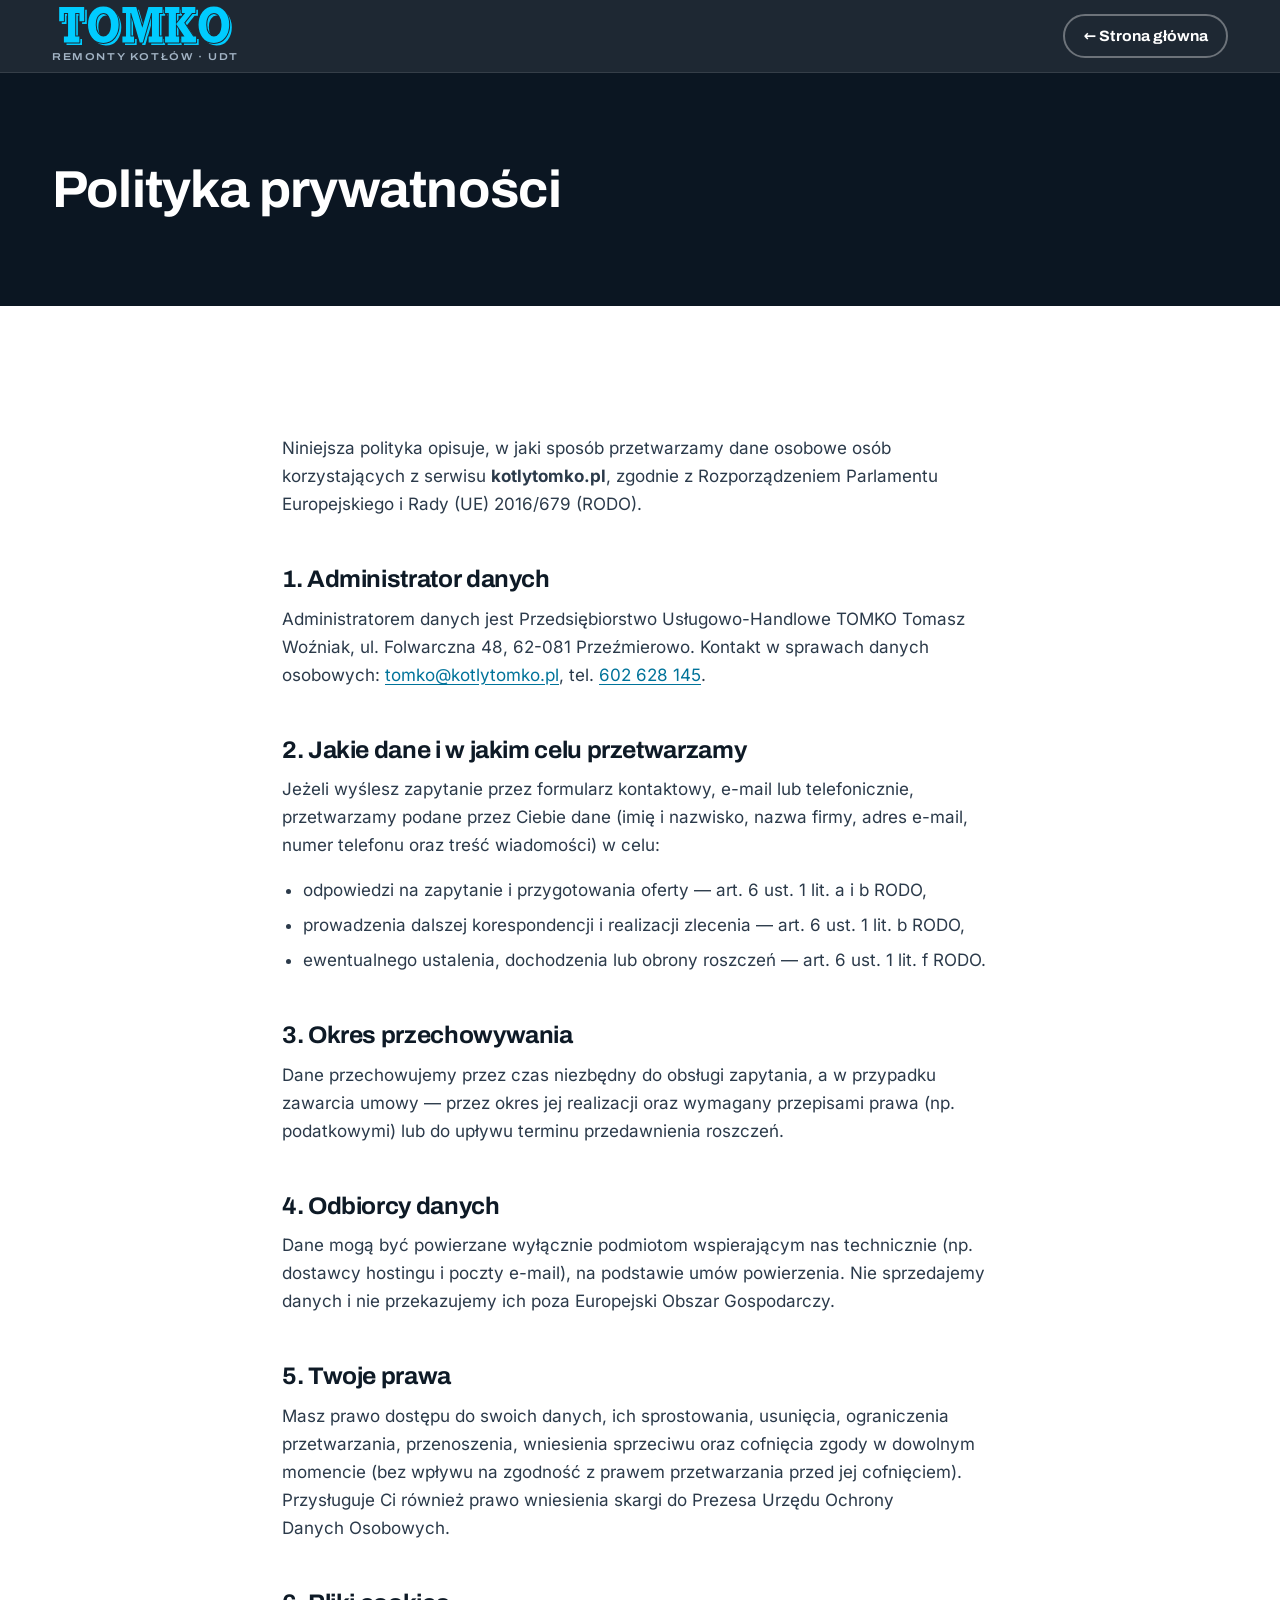
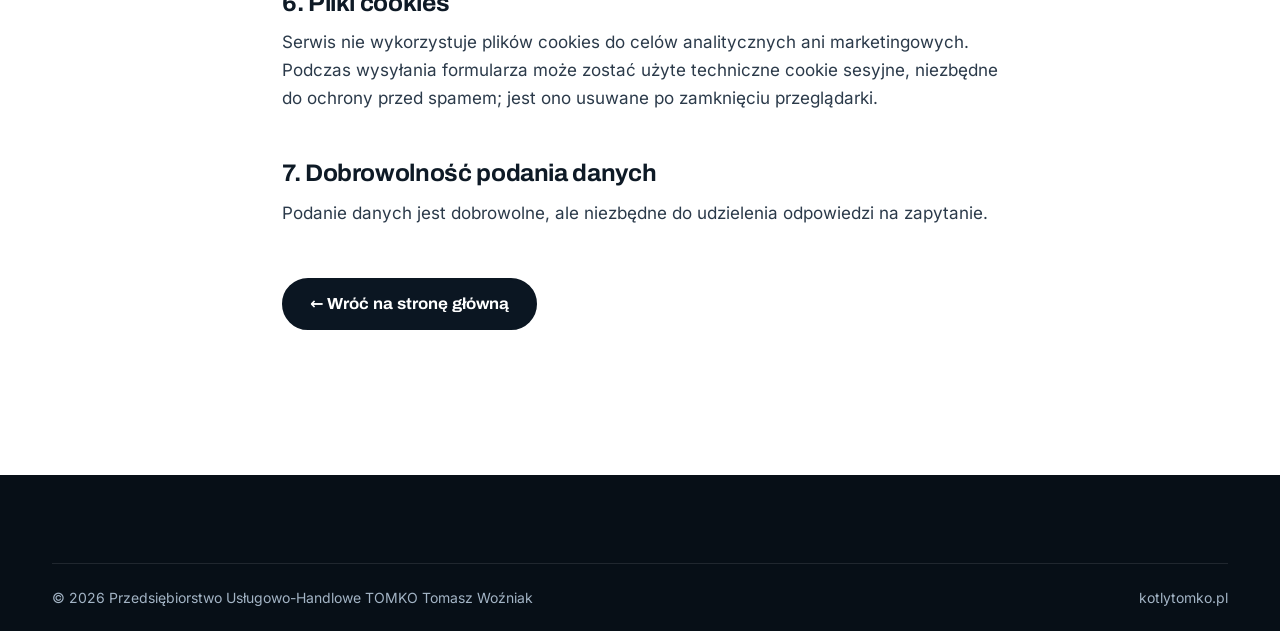
==== polityka-prywatnosci.html @ 40ea0c4f "Strona Kotły TOMKO — wersja testowa Co-Authored-By: Claude Opus 5.5 <noreply@anthropic.com>" ====
<!doctype html>
<html lang="pl">
<head>
  <meta charset="utf-8">
  <meta name="viewport" content="width=device-width, initial-scale=1">
  <title>Polityka prywatności | Kotły TOMKO</title>
  <meta name="description" content="Polityka prywatności serwisu kotlytomko.pl — Przedsiębiorstwo Usługowo-Handlowe TOMKO Tomasz Woźniak.">
  <meta name="robots" content="noindex, follow">
  <link rel="canonical" href="https://kotlytomko.pl/polityka-prywatnosci.html">
  <meta name="theme-color" content="#0b1622">
  <link rel="icon" href="favicon.svg" type="image/svg+xml">
  <link rel="apple-touch-icon" href="apple-touch-icon.png">
  <link rel="stylesheet" href="assets/css/style.css">
</head>
<body>
  <a class="skip-link" href="#main">Przejdź do treści</a>

  <header class="header" id="top">
    <div class="container">
      <a class="logo" href="index.html" aria-label="Kotły TOMKO — strona główna">
        <img src="assets/img/logo-tomko.svg" alt="TOMKO" width="333" height="77">
        <span class="logo__sub">Remonty kotłów · UDT</span>
      </a>
      <a class="btn btn--sm btn--ghost" href="index.html" style="margin-left:auto">← Strona główna</a>
    </div>
  </header>

  <main id="main">
    <section class="page-hero">
      <div class="container"><h1>Polityka prywatności</h1></div>
    </section>

    <section class="section">
      <div class="container prose">
        <p>Niniejsza polityka opisuje, w jaki sposób przetwarzamy dane osobowe osób korzystających z serwisu <strong>kotlytomko.pl</strong>, zgodnie z Rozporządzeniem Parlamentu Europejskiego i Rady (UE) 2016/679 (RODO).</p>

        <h2>1. Administrator danych</h2>
        <p>Administratorem danych jest Przedsiębiorstwo Usługowo-Handlowe TOMKO Tomasz Woźniak, ul. Folwarczna 48, 62-081 Przeźmierowo. Kontakt w sprawach danych osobowych: <a href="mailto:tomko@kotlytomko.pl">tomko@kotlytomko.pl</a>, tel. <a href="tel:+48602628145">602 628 145</a>.</p>

        <h2>2. Jakie dane i w jakim celu przetwarzamy</h2>
        <p>Jeżeli wyślesz zapytanie przez formularz kontaktowy, e-mail lub telefonicznie, przetwarzamy podane przez Ciebie dane (imię i nazwisko, nazwa firmy, adres e-mail, numer telefonu oraz treść wiadomości) w celu:</p>
        <ul>
          <li>odpowiedzi na zapytanie i przygotowania oferty — art. 6 ust. 1 lit. a i b RODO,</li>
          <li>prowadzenia dalszej korespondencji i realizacji zlecenia — art. 6 ust. 1 lit. b RODO,</li>
          <li>ewentualnego ustalenia, dochodzenia lub obrony roszczeń — art. 6 ust. 1 lit. f RODO.</li>
        </ul>

        <h2>3. Okres przechowywania</h2>
        <p>Dane przechowujemy przez czas niezbędny do obsługi zapytania, a w przypadku zawarcia umowy — przez okres jej realizacji oraz wymagany przepisami prawa (np. podatkowymi) lub do upływu terminu przedawnienia roszczeń.</p>

        <h2>4. Odbiorcy danych</h2>
        <p>Dane mogą być powierzane wyłącznie podmiotom wspierającym nas technicznie (np. dostawcy hostingu i poczty e-mail), na podstawie umów powierzenia. Nie sprzedajemy danych i nie przekazujemy ich poza Europejski Obszar Gospodarczy.</p>

        <h2>5. Twoje prawa</h2>
        <p>Masz prawo dostępu do swoich danych, ich sprostowania, usunięcia, ograniczenia przetwarzania, przenoszenia, wniesienia sprzeciwu oraz cofnięcia zgody w dowolnym momencie (bez wpływu na zgodność z prawem przetwarzania przed jej cofnięciem). Przysługuje Ci również prawo wniesienia skargi do Prezesa Urzędu Ochrony Danych Osobowych.</p>

        <h2>6. Pliki cookies</h2>
        <p>Serwis nie wykorzystuje plików cookies do celów analitycznych ani marketingowych. Podczas wysyłania formularza może zostać użyte techniczne cookie sesyjne, niezbędne do ochrony przed spamem; jest ono usuwane po zamknięciu przeglądarki.</p>

        <h2>7. Dobrowolność podania danych</h2>
        <p>Podanie danych jest dobrowolne, ale niezbędne do udzielenia odpowiedzi na zapytanie.</p>

        <p style="margin-top:3em"><a class="btn btn--dark" href="index.html">← Wróć na stronę główną</a></p>
      </div>
    </section>
  </main>

  <footer class="footer">
    <div class="container">
      <div class="footer__bottom">
        <span>© 2026 Przedsiębiorstwo Usługowo-Handlowe TOMKO Tomasz Woźniak</span>
        <a href="index.html">kotlytomko.pl</a>
      </div>
    </div>
  </footer>
</body>
</html>
---- assets/css/style.css ----
/* =========================================================
   Kotły TOMKO — arkusz stylów
   ========================================================= */

/* ---------- Fonty (hostowane lokalnie) ---------- */
@font-face {
  font-family: "Archivo";
  font-style: normal;
  font-weight: 500 800;
  font-stretch: 100% 125%;
  font-display: swap;
  src: url("../fonts/archivo-latin-ext.woff2") format("woff2");
  unicode-range: U+0100-02BA, U+02BD-02C5, U+02C7-02CC, U+02CE-02D7, U+02DD-02FF, U+0304, U+0308, U+0329, U+1D00-1DBF, U+1E00-1E9F, U+1EF2-1EFF, U+2020, U+20A0-20AB, U+20AD-20C4, U+2113, U+2C60-2C7F, U+A720-A7FF;
}
@font-face {
  font-family: "Archivo";
  font-style: normal;
  font-weight: 500 800;
  font-stretch: 100% 125%;
  font-display: swap;
  src: url("../fonts/archivo-latin.woff2") format("woff2");
  unicode-range: U+0000-00FF, U+0131, U+0152-0153, U+02BB-02BC, U+02C6, U+02DA, U+02DC, U+0304, U+0308, U+0329, U+2000-206F, U+20AC, U+2122, U+2191, U+2193, U+2212, U+2215, U+FEFF, U+FFFD;
}
@font-face {
  font-family: "Inter";
  font-style: normal;
  font-weight: 400 700;
  font-display: swap;
  src: url("../fonts/inter-latin-ext.woff2") format("woff2");
  unicode-range: U+0100-02BA, U+02BD-02C5, U+02C7-02CC, U+02CE-02D7, U+02DD-02FF, U+0304, U+0308, U+0329, U+1D00-1DBF, U+1E00-1E9F, U+1EF2-1EFF, U+2020, U+20A0-20AB, U+20AD-20C4, U+2113, U+2C60-2C7F, U+A720-A7FF;
}
@font-face {
  font-family: "Inter";
  font-style: normal;
  font-weight: 400 700;
  font-display: swap;
  src: url("../fonts/inter-latin.woff2") format("woff2");
  unicode-range: U+0000-00FF, U+0131, U+0152-0153, U+02BB-02BC, U+02C6, U+02DA, U+02DC, U+0304, U+0308, U+0329, U+2000-206F, U+20AC, U+2122, U+2191, U+2193, U+2212, U+2215, U+FEFF, U+FFFD;
}

/* ---------- Tokeny ---------- */
:root {
  --brand: #00ccff;          /* kolor z logo */
  --brand-strong: #00b3e6;
  --brand-ink: #00739a;      /* cyjan do tekstu na jasnym tle (AA) */
  --brand-soft: #e3f8ff;
  --spark: #ff8a1e;          /* akcent "iskra" — tylko dla awarii */

  --navy-950: #070f17;
  --navy-900: #0b1622;
  --navy-800: #112131;
  --navy-700: #1a2e42;
  --navy-600: #2a425a;

  --ink: #0e1a26;
  --text: #2b3a4a;
  --muted: #5b6b7d;
  --line: #e1e7ee;
  --bg: #ffffff;
  --bg-soft: #f3f6f9;

  --on-dark: #eaf1f7;
  --on-dark-muted: #a3b4c5;
  --line-dark: rgba(255, 255, 255, 0.1);

  --font-head: "Archivo", "Segoe UI", system-ui, sans-serif;
  --font-body: "Inter", "Segoe UI", system-ui, -apple-system, sans-serif;

  --radius-sm: 8px;
  --radius: 14px;
  --radius-lg: 22px;
  --shadow-sm: 0 1px 2px rgba(11, 22, 34, 0.06), 0 2px 8px rgba(11, 22, 34, 0.05);
  --shadow: 0 10px 30px -12px rgba(11, 22, 34, 0.25);
  --shadow-lg: 0 30px 60px -20px rgba(7, 15, 23, 0.45);

  --container: 1240px;
  --gutter: clamp(16px, 4vw, 32px);
  --section: clamp(72px, 10vw, 128px);
  --header-h: 72px;
  --ease: cubic-bezier(0.2, 0.7, 0.2, 1);
}

/* ---------- Reset / baza ---------- */
*, *::before, *::after { box-sizing: border-box; }
html {
  -webkit-text-size-adjust: 100%;
  scroll-behavior: smooth;
  scroll-padding-top: calc(var(--header-h) + 16px);
}
body {
  margin: 0;
  font-family: var(--font-body);
  font-size: 1.0625rem;
  line-height: 1.65;
  color: var(--text);
  background: var(--bg);
  -webkit-font-smoothing: antialiased;
  text-rendering: optimizeLegibility;
}
img, svg, video { display: block; max-width: 100%; }
img { height: auto; }
a { color: var(--brand-ink); text-underline-offset: 3px; }
a:hover { color: var(--ink); }
h1, h2, h3, h4 {
  font-family: var(--font-head);
  font-stretch: 102%;
  color: var(--ink);
  line-height: 1.1;
  letter-spacing: -0.015em;
  margin: 0 0 0.5em;
  text-wrap: balance;
}
p { margin: 0 0 1em; text-wrap: pretty; }
ul { margin: 0; padding: 0; }
button, input, select, textarea { font: inherit; color: inherit; }
:focus-visible { outline: 3px solid var(--brand); outline-offset: 3px; border-radius: 4px; }
::selection { background: var(--brand); color: var(--navy-950); }

.visually-hidden {
  position: absolute !important; width: 1px; height: 1px; padding: 0; margin: -1px;
  overflow: hidden; clip: rect(0 0 0 0); white-space: nowrap; border: 0;
}
.skip-link {
  position: absolute; left: 16px; top: -100px; z-index: 1000;
  background: var(--brand); color: var(--navy-950); padding: 12px 18px;
  border-radius: var(--radius-sm); font-weight: 600; text-decoration: none;
}
.skip-link:focus { top: 16px; }

.container { width: 100%; max-width: var(--container); margin-inline: auto; padding-inline: var(--gutter); }
.section { padding-block: var(--section); }
.section--soft { background: var(--bg-soft); }
.section--dark { background: var(--navy-900); color: var(--on-dark); }
.section--dark h2, .section--dark h3 { color: #fff; }

.icon { width: 1.25em; height: 1.25em; flex: none; fill: none; stroke: currentColor; stroke-width: 2; stroke-linecap: round; stroke-linejoin: round; }

/* ---------- Nagłówki sekcji ---------- */
.eyebrow {
  display: inline-flex; align-items: center; gap: 10px;
  font-family: var(--font-head); font-stretch: 115%;
  font-size: 0.8125rem; font-weight: 700; letter-spacing: 0.14em; text-transform: uppercase;
  color: var(--brand-ink); margin-bottom: 16px;
}
.eyebrow::before { content: ""; width: 28px; height: 2px; background: currentColor; }
.section--dark .eyebrow, .hero .eyebrow { color: var(--brand); }

.section-head { max-width: 760px; margin-bottom: clamp(40px, 6vw, 64px); }
.section-head--center { margin-inline: auto; text-align: center; }
.section-head--center .eyebrow::after { content: ""; width: 28px; height: 2px; background: currentColor; }
.section-head h2 { font-size: clamp(1.875rem, 3.8vw, 2.875rem); font-weight: 720; }
.section-head p:not(.eyebrow) { font-size: 1.125rem; color: var(--muted); margin: 0; }
.section--dark .section-head p:not(.eyebrow) { color: var(--on-dark-muted); }

/* ---------- Przyciski ---------- */
.btn {
  --btn-bg: var(--brand); --btn-fg: var(--navy-950); --btn-bd: var(--brand);
  display: inline-flex; align-items: center; justify-content: center; gap: 10px;
  min-height: 52px; padding: 0 26px;
  border: 2px solid var(--btn-bd); border-radius: 999px;
  background: var(--btn-bg); color: var(--btn-fg);
  font-family: var(--font-head); font-stretch: 105%; font-weight: 700; font-size: 1rem;
  text-decoration: none; cursor: pointer; white-space: nowrap;
  transition: transform .2s var(--ease), background-color .2s, border-color .2s, color .2s, box-shadow .2s;
}
.btn:hover { --btn-bg: #5fe0ff; --btn-bd: #5fe0ff; color: var(--navy-950); transform: translateY(-1px); box-shadow: 0 10px 24px -10px rgba(0, 204, 255, .7); }
.btn:active { transform: translateY(0); }
.btn .icon { width: 20px; height: 20px; }
.btn--ghost { --btn-bg: transparent; --btn-fg: #fff; --btn-bd: rgba(255,255,255,.35); }
.btn--ghost:hover { --btn-bg: rgba(255,255,255,.08); --btn-bd: #fff; color: #fff; box-shadow: none; }
.btn--dark { --btn-bg: var(--navy-900); --btn-fg: #fff; --btn-bd: var(--navy-900); }
.btn--dark:hover { --btn-bg: var(--navy-700); --btn-bd: var(--navy-700); color: #fff; box-shadow: var(--shadow); }
.btn--spark { --btn-bg: var(--spark); --btn-fg: var(--navy-950); --btn-bd: var(--spark); }
.btn--spark:hover { --btn-bg: #ffa24d; --btn-bd: #ffa24d; box-shadow: 0 10px 24px -10px rgba(255, 138, 30, .8); }
.btn--sm { min-height: 44px; padding: 0 18px; font-size: .9375rem; }
.btn--block { width: 100%; }

/* ---------- Pasek górny ---------- */
.topbar { background: var(--navy-950); color: var(--on-dark-muted); font-size: .875rem; }
.topbar .container { display: flex; align-items: center; justify-content: space-between; gap: 24px; min-height: 40px; }
.topbar a { color: var(--on-dark); text-decoration: none; display: inline-flex; align-items: center; gap: 8px; }
.topbar a:hover { color: var(--brand); }
.topbar__info, .topbar__contact { display: flex; align-items: center; gap: 24px; }
.topbar__info span { display: inline-flex; align-items: center; gap: 8px; }
.topbar .icon { width: 16px; height: 16px; color: var(--brand); }
.topbar__alert { color: var(--spark); font-weight: 600; }
.topbar__alert .icon { color: var(--spark); }

/* ---------- Header ---------- */
.header {
  position: sticky; top: 0; z-index: 100;
  background: rgba(11, 22, 34, 0.92);
  -webkit-backdrop-filter: saturate(160%) blur(14px);
  backdrop-filter: saturate(160%) blur(14px);
  border-bottom: 1px solid var(--line-dark);
  transition: box-shadow .3s;
}
.header.is-scrolled { box-shadow: 0 10px 30px -10px rgba(0,0,0,.5); }
.header .container { display: flex; align-items: center; gap: 32px; height: var(--header-h); }
.logo { display: inline-flex; flex-direction: column; gap: 3px; text-decoration: none; flex: none; }
.logo img { height: 40px; width: auto; }
.logo__sub { font-family: var(--font-head); font-stretch: 120%; font-size: .625rem; font-weight: 600; letter-spacing: .16em; text-transform: uppercase; color: var(--on-dark-muted); }

.nav { margin-left: auto; }
.nav__list { display: flex; align-items: center; gap: 4px; list-style: none; }
.nav__list a {
  position: relative; display: block; padding: 10px 14px;
  color: var(--on-dark); text-decoration: none; font-weight: 500; font-size: .9688rem; border-radius: 8px;
  transition: color .2s, background-color .2s;
}
.nav__list a:hover { color: #fff; background: rgba(255,255,255,.06); }
.nav__list a.is-active { color: var(--brand); }
.header__cta { flex: none; }
.nav-toggle {
  display: none; margin-left: auto; width: 48px; height: 48px; border-radius: 12px;
  border: 1px solid var(--line-dark); background: transparent; color: #fff; cursor: pointer;
  align-items: center; justify-content: center;
}
.nav-toggle .icon { width: 24px; height: 24px; }
.nav-toggle .icon-close { display: none; }
.nav-open .nav-toggle .icon-open { display: none; }
.nav-open .nav-toggle .icon-close { display: block; }
.nav__mobile-extra { display: none; }

/* ---------- Hero ---------- */
.hero {
  position: relative; overflow: hidden; isolation: isolate;
  background: radial-gradient(1200px 600px at 85% 10%, rgba(0, 204, 255, .14), transparent 60%),
              linear-gradient(180deg, var(--navy-900), var(--navy-950));
  color: var(--on-dark);
  padding-block: clamp(56px, 8vw, 104px) clamp(64px, 9vw, 120px);
}
.hero::before { /* delikatna siatka techniczna */
  content: ""; position: absolute; inset: 0; z-index: -1; opacity: .35;
  background-image: linear-gradient(rgba(255,255,255,.04) 1px, transparent 1px),
                    linear-gradient(90deg, rgba(255,255,255,.04) 1px, transparent 1px);
  background-size: 56px 56px;
  -webkit-mask-image: linear-gradient(90deg, #000 0%, transparent 70%);
  mask-image: linear-gradient(90deg, #000 0%, transparent 70%);
}
.hero__grid { display: grid; grid-template-columns: 1.08fr .92fr; gap: clamp(40px, 6vw, 80px); align-items: center; }
.hero h1 {
  color: #fff; font-size: clamp(2.25rem, 4.7vw, 3.875rem); font-weight: 780; font-stretch: 100%;
  line-height: 1.02; letter-spacing: -0.025em; margin-bottom: 24px;
}
.hero h1 em { font-style: normal; color: var(--brand); }
.hero__lead { font-size: clamp(1.0625rem, 1.5vw, 1.25rem); color: var(--on-dark-muted); max-width: 600px; margin-bottom: 36px; }
.hero__lead strong { color: var(--on-dark); font-weight: 600; }
.hero__actions { display: flex; flex-wrap: wrap; gap: 14px; margin-bottom: 44px; }
.hero__checks { display: grid; gap: 12px; list-style: none; }
.hero__checks li { display: flex; align-items: center; gap: 12px; color: var(--on-dark); font-weight: 500; }
.hero__checks .icon { color: var(--brand); width: 22px; height: 22px; }

.hero__media { position: relative; }
.hero__photo {
  position: relative; border-radius: var(--radius-lg); overflow: hidden;
  aspect-ratio: 4 / 5; box-shadow: var(--shadow-lg);
  border: 1px solid rgba(255,255,255,.08);
}
.hero__photo img { width: 100%; height: 100%; object-fit: cover; object-position: 50% 60%; }
.hero__photo::after { content: ""; position: absolute; inset: 0; background: linear-gradient(180deg, transparent 55%, rgba(7,15,23,.55)); }
.hero__badge {
  position: absolute; z-index: 2;
  display: flex; align-items: center; gap: 14px;
  background: rgba(255,255,255,.97); color: var(--ink);
  padding: 16px 20px; border-radius: var(--radius); box-shadow: var(--shadow-lg);
}
.hero__badge--year { left: -28px; bottom: 44px; }
.hero__badge--udt { right: -20px; top: 36px; padding: 14px 18px; }
.hero__badge strong { display: block; font-family: var(--font-head); font-stretch: 112%; font-size: 1.75rem; font-weight: 800; line-height: 1; color: var(--ink); }
.hero__badge span { display: block; font-size: .8125rem; color: var(--muted); line-height: 1.35; }
.hero__badge-icon {
  display: grid; place-items: center; width: 44px; height: 44px; border-radius: 12px;
  background: var(--brand-soft); color: var(--brand-ink);
}
.hero__badge--udt strong { font-size: 1rem; }

/* ---------- Pasek z liczbami ---------- */
.stats { background: var(--navy-950); color: var(--on-dark); border-top: 1px solid var(--line-dark); }
.stats__grid { display: grid; grid-template-columns: repeat(4, 1fr); }
.stat { padding: 32px 28px; border-left: 1px solid var(--line-dark); }
.stat:first-child { border-left: 0; padding-left: 0; }
.stat__value { font-family: var(--font-head); font-stretch: 115%; font-weight: 800; font-size: clamp(1.75rem, 3vw, 2.375rem); color: #fff; line-height: 1; margin-bottom: 8px; }
.stat__value span { color: var(--brand); }
.stat__label { font-size: .9375rem; color: var(--on-dark-muted); line-height: 1.4; }

/* ---------- Usługi ---------- */
.services { display: grid; grid-template-columns: repeat(12, 1fr); gap: 20px; }
.service-feature {
  grid-column: span 7; position: relative; overflow: hidden; border-radius: var(--radius-lg);
  min-height: 460px; display: flex; align-items: flex-end; color: #fff; isolation: isolate;
  background: var(--navy-900);
}
.service-feature img { position: absolute; inset: 0; width: 100%; height: 100%; object-fit: cover; z-index: -2; transition: transform .8s var(--ease); }
.service-feature:hover img { transform: scale(1.04); }
.service-feature::before { content: ""; position: absolute; inset: 0; z-index: -1; background: linear-gradient(180deg, rgba(7,15,23,.25) 0%, rgba(7,15,23,.8) 45%, rgba(7,15,23,.96) 100%); }
.service-feature__body { padding: clamp(24px, 3.5vw, 40px); max-width: 620px; }
.service-feature h3 { color: #fff; font-size: clamp(1.5rem, 2.6vw, 2.125rem); }
.service-feature p { color: #d3dde7; margin-bottom: 20px; }
.tag {
  display: inline-flex; align-items: center; gap: 8px; margin-bottom: 14px;
  padding: 6px 12px; border-radius: 999px; background: var(--brand); color: var(--navy-950);
  font-size: .75rem; font-weight: 700; letter-spacing: .08em; text-transform: uppercase;
}
.service-feature ul { list-style: none; display: flex; flex-wrap: wrap; gap: 8px; }
.service-feature li { padding: 6px 12px; border-radius: 999px; background: rgba(255,255,255,.1); border: 1px solid rgba(255,255,255,.18); font-size: .875rem; }

.service-side { grid-column: span 5; display: grid; gap: 20px; }
.card {
  position: relative; background: #fff; border: 1px solid var(--line); border-radius: var(--radius);
  padding: 28px; transition: transform .25s var(--ease), box-shadow .25s, border-color .25s;
}
.card:hover { transform: translateY(-3px); box-shadow: var(--shadow); border-color: transparent; }
.card h3 { font-size: 1.25rem; margin-bottom: 8px; }
.card p { color: var(--muted); margin: 0; font-size: 1rem; }
.card__icon {
  display: grid; place-items: center; width: 52px; height: 52px; border-radius: 14px; margin-bottom: 20px;
  background: var(--brand-soft); color: var(--brand-ink);
}
.card__icon .icon { width: 26px; height: 26px; }
.card--highlight { background: var(--navy-900); border-color: var(--navy-900); }
.card--highlight h3 { color: #fff; }
.card--highlight p { color: var(--on-dark-muted); }
.card--highlight .card__icon { background: rgba(0,204,255,.14); color: var(--brand); }
.card--alert .card__icon { background: #fff1e4; color: #c2560a; }
.services__grid { grid-column: 1 / -1; display: grid; grid-template-columns: repeat(4, 1fr); gap: 20px; }

/* ---------- Urządzenia ---------- */
.devices { display: grid; grid-template-columns: repeat(4, 1fr); gap: 20px; }
.device {
  position: relative; overflow: hidden; border-radius: var(--radius); aspect-ratio: 3 / 4;
  background: var(--navy-800); isolation: isolate; color: #fff;
  display: flex; flex-direction: column; justify-content: flex-end;
}
.device img { position: absolute; inset: 0; width: 100%; height: 100%; object-fit: cover; z-index: -2; transition: transform .8s var(--ease); }
.device::before { content: ""; position: absolute; inset: 0; z-index: -1; background: linear-gradient(180deg, rgba(7,15,23,0) 35%, rgba(7,15,23,.9) 100%); }
.device:hover img { transform: scale(1.05); }
.device__body { padding: 22px; }
.device__num { font-family: var(--font-head); font-stretch: 120%; font-size: .75rem; font-weight: 700; letter-spacing: .14em; color: var(--brand); margin-bottom: 8px; }
.device h3 { color: #fff; font-size: 1.25rem; margin: 0 0 4px; }
.device p { color: #c3cfdb; font-size: .9375rem; line-height: 1.45; margin: 0; }
.device--note {
  aspect-ratio: auto; background: linear-gradient(140deg, var(--brand) 0%, #00a6d6 100%); color: var(--navy-950);
  padding: 28px; justify-content: space-between; gap: 24px;
}
.device--note::before { display: none; }
.device--note h3 { color: var(--navy-950); font-size: 1.5rem; }
.device--note p { color: rgba(7,15,23,.8); font-size: 1rem; }
.device--note .btn { align-self: flex-start; }

/* ---------- Dlaczego my ---------- */
.why { display: grid; grid-template-columns: .9fr 1.1fr; gap: clamp(40px, 6vw, 88px); align-items: center; }
.why__media { position: relative; }
.why__media img { border-radius: var(--radius-lg); width: 100%; aspect-ratio: 4 / 5; object-fit: cover; box-shadow: var(--shadow-lg); }
.why__quote {
  position: absolute; right: -24px; bottom: 32px; max-width: 290px;
  background: var(--brand); color: var(--navy-950); border-radius: var(--radius); padding: 22px 24px;
  box-shadow: var(--shadow-lg); font-family: var(--font-head); font-stretch: 105%; font-weight: 700; font-size: 1.0625rem; line-height: 1.35;
}
.why__list { display: grid; grid-template-columns: 1fr 1fr; gap: 32px 36px; list-style: none; margin-top: 8px; }
.why__item { display: grid; grid-template-columns: auto 1fr; gap: 16px; align-items: start; }
.why__item .card__icon { margin: 0; width: 48px; height: 48px; background: rgba(0,204,255,.12); color: var(--brand); }
.why__item h3 { font-size: 1.125rem; margin: 4px 0 6px; }
.why__item p { color: var(--on-dark-muted); font-size: .9688rem; margin: 0; }

/* ---------- Proces ---------- */
.steps { display: grid; grid-template-columns: repeat(5, 1fr); gap: 20px; list-style: none; counter-reset: step; position: relative; }
.steps::before {
  content: ""; position: absolute; top: 27px; left: 28px; right: 28px; height: 2px;
  background: repeating-linear-gradient(90deg, var(--brand) 0 8px, transparent 8px 16px); opacity: .6;
}
.step { position: relative; counter-increment: step; }
.step__num {
  position: relative; display: grid; place-items: center; width: 56px; height: 56px; margin-bottom: 22px;
  border-radius: 50%; background: #fff; border: 2px solid var(--brand); color: var(--ink);
  font-family: var(--font-head); font-stretch: 115%; font-weight: 800; font-size: 1.125rem;
  box-shadow: 0 0 0 8px var(--bg-soft);
}
.step__num::before { content: counter(step, decimal-leading-zero); }
.step h3 { font-size: 1.1875rem; margin-bottom: 8px; }
.step p { color: var(--muted); font-size: .9688rem; margin: 0; }
.steps-note {
  margin-top: 48px; display: flex; flex-wrap: wrap; align-items: center; justify-content: space-between; gap: 20px;
  padding: 24px 28px; border-radius: var(--radius); background: #fff; border: 1px solid var(--line);
}
.steps-note p { margin: 0; color: var(--text); font-weight: 500; }
.steps-note strong { color: var(--ink); }

/* ---------- Realizacje (galeria) ---------- */
.gallery { columns: 3 300px; column-gap: 16px; }
.gallery__item {
  position: relative; display: block; margin: 0 0 16px; break-inside: avoid;
  border-radius: var(--radius); overflow: hidden; background: var(--navy-800); cursor: zoom-in;
}
.gallery__item img { width: 100%; transition: transform .6s var(--ease), opacity .3s; }
.gallery__item:hover img { transform: scale(1.04); }
.gallery__item figcaption {
  position: absolute; left: 0; right: 0; bottom: 0; padding: 40px 16px 14px;
  background: linear-gradient(180deg, transparent, rgba(7,15,23,.85));
  color: #fff; font-size: .875rem; font-weight: 500; line-height: 1.35;
  opacity: 0; transform: translateY(6px); transition: opacity .3s, transform .3s var(--ease);
}
.gallery__item:hover figcaption, .gallery__item:focus-visible figcaption { opacity: 1; transform: none; }
.gallery__item[hidden] { display: none; }
.gallery__more { display: flex; justify-content: center; margin-top: 32px; }

.lightbox {
  width: 100vw; height: 100dvh; max-width: none; max-height: none; margin: 0; padding: 0; border: 0;
  background: rgba(5, 10, 16, .96); color: #fff;
}
.lightbox[open] { display: grid; grid-template-rows: 1fr auto; }
.lightbox::backdrop { background: rgba(5, 10, 16, .9); }
.lightbox__stage { display: grid; place-items: center; padding: 64px 72px 8px; min-height: 0; }
.lightbox__stage img { max-width: 100%; max-height: calc(100dvh - 140px); object-fit: contain; border-radius: 8px; }
.lightbox__caption { text-align: center; padding: 12px 16px 24px; color: var(--on-dark-muted); font-size: .9375rem; }
.lightbox__btn {
  position: absolute; display: grid; place-items: center; width: 52px; height: 52px; border-radius: 50%;
  background: rgba(255,255,255,.08); border: 1px solid rgba(255,255,255,.16); color: #fff; cursor: pointer;
  transition: background-color .2s;
}
.lightbox__btn:hover { background: rgba(255,255,255,.18); }
.lightbox__btn .icon { width: 24px; height: 24px; }
.lightbox__close { top: 16px; right: 16px; }
.lightbox__prev { left: 16px; top: 50%; transform: translateY(-50%); }
.lightbox__next { right: 16px; top: 50%; transform: translateY(-50%); }

/* ---------- Branże ---------- */
.industries { display: grid; grid-template-columns: repeat(3, 1fr); gap: 20px; }
.industry { display: flex; gap: 18px; align-items: flex-start; }
.industry .card__icon { margin: 0; }
.industry h3 { font-size: 1.125rem; margin: 2px 0 6px; }
.industries-note { margin-top: 28px; text-align: center; color: var(--muted); }

/* ---------- O firmie ---------- */
.about { display: grid; grid-template-columns: 1.05fr .95fr; gap: clamp(40px, 6vw, 88px); align-items: center; }
.about__text h2 { font-size: clamp(1.875rem, 3.8vw, 2.875rem); }
.about__text .lead { font-size: 1.1875rem; color: var(--ink); }
.about__list { list-style: none; display: grid; gap: 12px; margin: 24px 0 32px; }
.about__list li { display: flex; gap: 12px; align-items: flex-start; }
.about__list .icon { color: var(--brand-ink); margin-top: 3px; }
.timeline { display: grid; grid-template-columns: 1fr 1fr; gap: 16px; }
.timeline__item { padding: 20px 22px; border-radius: var(--radius); background: var(--bg-soft); border-left: 3px solid var(--brand); }
.timeline__year { font-family: var(--font-head); font-stretch: 115%; font-weight: 800; font-size: 1.5rem; color: var(--ink); line-height: 1; margin-bottom: 6px; }
.timeline__item p { margin: 0; font-size: .9688rem; color: var(--muted); }
.about__media { display: grid; grid-template-columns: 1fr 1fr; gap: 16px; }
.about__media img { border-radius: var(--radius-lg); width: 100%; height: 100%; object-fit: cover; }
.about__media img:first-child { grid-row: span 2; aspect-ratio: 3 / 4.4; }
.about__media img:nth-child(2) { aspect-ratio: 1; }
.about__sign { margin-top: 28px; display: flex; align-items: center; gap: 14px; }
.about__sign strong { display: block; color: var(--ink); font-family: var(--font-head); font-stretch: 108%; }
.about__sign span { color: var(--muted); font-size: .9375rem; }
.avatar {
  display: grid; place-items: center; width: 52px; height: 52px; border-radius: 50%;
  background: var(--navy-900); color: var(--brand); font-family: var(--font-head); font-weight: 800; font-stretch: 110%;
}

/* ---------- FAQ ---------- */
.faq { max-width: 880px; margin-inline: auto; display: grid; gap: 12px; }
.faq details { background: #fff; border: 1px solid var(--line); border-radius: var(--radius); transition: box-shadow .2s, border-color .2s; }
.faq details[open] { box-shadow: var(--shadow-sm); border-color: #cfd9e3; }
.faq summary {
  list-style: none; cursor: pointer; display: flex; align-items: center; justify-content: space-between; gap: 16px;
  padding: 20px 24px; font-family: var(--font-head); font-stretch: 105%; font-weight: 700; font-size: 1.0625rem; color: var(--ink);
}
.faq summary::-webkit-details-marker { display: none; }
.faq summary .icon { color: var(--brand-ink); transition: transform .25s var(--ease); }
.faq details[open] summary .icon { transform: rotate(45deg); }
.faq details p { padding: 0 24px 22px; margin: 0; color: var(--muted); }

/* ---------- CTA awaria ---------- */
.cta-band {
  position: relative; overflow: hidden; isolation: isolate;
  background: var(--navy-950); color: #fff; padding-block: clamp(56px, 8vw, 96px);
}
.cta-band__bg { position: absolute; inset: 0; z-index: -2; width: 100%; height: 100%; object-fit: cover; opacity: .55; }
.cta-band .eyebrow { color: var(--spark); }
.cta-band::before { content: ""; position: absolute; inset: 0; z-index: -1; background: linear-gradient(90deg, rgba(7,15,23,.96) 30%, rgba(7,15,23,.55)); }
.cta-band__inner { display: flex; flex-wrap: wrap; align-items: center; justify-content: space-between; gap: 32px; }
.cta-band h2 { color: #fff; font-size: clamp(1.75rem, 3.6vw, 2.75rem); margin-bottom: 10px; }
.cta-band p { color: var(--on-dark-muted); font-size: 1.125rem; margin: 0; max-width: 560px; }
.cta-band__actions { display: flex; flex-wrap: wrap; gap: 14px; }
.pulse { position: relative; display: inline-block; width: 10px; height: 10px; border-radius: 50%; background: var(--spark); }
.pulse::after { content: ""; position: absolute; inset: 0; border-radius: 50%; background: var(--spark); animation: pulse 1.8s ease-out infinite; }
@keyframes pulse { to { transform: scale(3); opacity: 0; } }

/* ---------- Kontakt ---------- */
.contact { display: grid; grid-template-columns: .85fr 1.15fr; gap: clamp(24px, 4vw, 48px); align-items: start; }
.contact-card {
  background: var(--navy-900); color: var(--on-dark); border-radius: var(--radius-lg); padding: clamp(28px, 4vw, 44px);
  position: sticky; top: calc(var(--header-h) + 24px);
}
.contact-card h3 { color: #fff; font-size: 1.5rem; margin-bottom: 6px; }
.contact-card > p { color: var(--on-dark-muted); margin-bottom: 28px; }
.contact-list { list-style: none; display: grid; gap: 4px; }
.contact-list li { display: flex; gap: 16px; align-items: flex-start; padding: 16px 0; border-top: 1px solid var(--line-dark); }
.contact-list li:first-child { border-top: 0; }
.contact-list .card__icon { margin: 0; width: 44px; height: 44px; border-radius: 12px; background: rgba(0,204,255,.12); color: var(--brand); }
.contact-list .card__icon .icon { width: 22px; height: 22px; }
.contact-list small { display: block; color: var(--on-dark-muted); font-size: .8125rem; margin-bottom: 2px; }
.contact-list a, .contact-list address { color: #fff; font-style: normal; font-weight: 600; text-decoration: none; overflow-wrap: anywhere; }
.contact-list a:hover { color: var(--brand); }
.contact-list .big { font-family: var(--font-head); font-stretch: 110%; font-size: 1.5rem; font-weight: 800; letter-spacing: .01em; }
.contact-card .btn { margin-top: 24px; }

.form { background: #fff; border: 1px solid var(--line); border-radius: var(--radius-lg); padding: clamp(24px, 4vw, 44px); box-shadow: var(--shadow-sm); }
.form h3 { font-size: 1.5rem; margin-bottom: 6px; }
.form > p { color: var(--muted); margin-bottom: 28px; }
.form__grid { display: grid; grid-template-columns: 1fr 1fr; gap: 18px 20px; }
.field { display: grid; gap: 8px; }
.field--full { grid-column: 1 / -1; }
.field label { font-weight: 600; font-size: .9375rem; color: var(--ink); }
.field label .req { color: #c2410c; }
.field label .opt { color: var(--muted); font-weight: 400; }
.field input, .field select, .field textarea {
  width: 100%; min-height: 52px; padding: 12px 16px; border-radius: 10px;
  border: 1.5px solid #cdd6e0; background: #fbfcfd; color: var(--ink);
  transition: border-color .2s, box-shadow .2s, background-color .2s;
}
.field textarea { min-height: 140px; resize: vertical; }
.field select {
  appearance: none; -webkit-appearance: none; padding-right: 44px; cursor: pointer;
  background-image: url("data:image/svg+xml,%3Csvg xmlns='http://www.w3.org/2000/svg' viewBox='0 0 24 24' fill='none' stroke='%235b6b7d' stroke-width='2' stroke-linecap='round' stroke-linejoin='round'%3E%3Cpath d='m6 9 6 6 6-6'/%3E%3C/svg%3E");
  background-repeat: no-repeat; background-position: right 14px center; background-size: 20px;
}
.field input:hover, .field select:hover, .field textarea:hover { border-color: #a9b7c6; }
.field input:focus, .field select:focus, .field textarea:focus { outline: none; border-color: var(--brand-ink); background: #fff; box-shadow: 0 0 0 4px rgba(0, 204, 255, .2); }
.field input[aria-invalid="true"], .field textarea[aria-invalid="true"] { border-color: #dc2626; }
.field__error { color: #b91c1c; font-size: .875rem; min-height: 0; }
.field__error:empty { display: none; }
.check { display: flex; gap: 12px; align-items: flex-start; font-size: .875rem; color: var(--muted); line-height: 1.5; }
.check input { width: 20px; height: 20px; min-height: 0; margin-top: 2px; accent-color: var(--brand-ink); flex: none; }
.form__footer { display: flex; flex-wrap: wrap; align-items: center; justify-content: space-between; gap: 16px; margin-top: 8px; }
.form__footer small { color: var(--muted); }
.hp { position: absolute; left: -9999px; width: 1px; height: 1px; overflow: hidden; }
.form-status { display: none; margin-top: 20px; padding: 16px 18px; border-radius: 10px; font-weight: 500; }
.form-status.is-success { display: flex; gap: 12px; background: #ecfdf5; color: #065f46; border: 1px solid #a7f3d0; }
.form-status.is-error { display: flex; gap: 12px; background: #fef2f2; color: #991b1b; border: 1px solid #fecaca; }
.btn[aria-busy="true"] { opacity: .7; pointer-events: none; }

/* ---------- Stopka ---------- */
.footer { background: var(--navy-950); color: var(--on-dark-muted); padding-top: clamp(56px, 8vw, 88px); font-size: .9688rem; }
.footer__grid { display: grid; grid-template-columns: 1.4fr 1fr 1fr 1.2fr; gap: 40px; padding-bottom: 48px; }
.footer h4 { color: #fff; font-size: .8125rem; letter-spacing: .14em; text-transform: uppercase; font-stretch: 115%; margin-bottom: 18px; }
.footer ul { list-style: none; display: grid; gap: 10px; }
.footer a { color: var(--on-dark-muted); text-decoration: none; }
.footer a:hover { color: var(--brand); }
.footer__brand img { height: 32px; width: auto; margin-bottom: 18px; }
.footer__brand p { max-width: 340px; }
.footer address { font-style: normal; }
.footer__bottom { border-top: 1px solid var(--line-dark); padding-block: 22px; display: flex; flex-wrap: wrap; justify-content: space-between; gap: 12px; font-size: .875rem; }

/* ---------- Mobilny pasek akcji ---------- */
.mobile-bar { display: none; }

/* ---------- Animacje wejścia ---------- */
.reveal { opacity: 0; transform: translateY(24px); transition: opacity .8s var(--ease), transform .8s var(--ease); }
.reveal.is-visible { opacity: 1; transform: none; }
.no-js .reveal { opacity: 1; transform: none; }

/* ---------- Podstrona (polityka prywatności) ---------- */
.page-hero { background: var(--navy-900); color: var(--on-dark); padding-block: clamp(48px, 7vw, 88px); }
.page-hero h1 { color: #fff; font-size: clamp(2rem, 4.5vw, 3.25rem); margin: 0; }
.prose { max-width: 780px; }
.prose h2 { font-size: 1.5rem; margin-top: 2em; }
.prose ul { padding-left: 1.25em; margin-bottom: 1em; }
.prose li { margin-bottom: .4em; }

/* =========================================================
   Responsywność
   ========================================================= */
@media (max-width: 1180px) {
  .nav__list a { padding: 10px 10px; font-size: .9375rem; }
  .header .container { gap: 20px; }
  .services__grid { grid-template-columns: repeat(2, 1fr); }
  .devices { grid-template-columns: repeat(3, 1fr); }
}

@media (max-width: 1024px) {
  :root { --header-h: 68px; }
  .topbar__info { display: none; }
  .topbar .container { justify-content: center; }
  /* backdrop-filter tworzy kontener dla position:fixed — panel menu musi liczyć się od okna */
  .header { background: var(--navy-900); -webkit-backdrop-filter: none; backdrop-filter: none; }
  .nav-toggle { display: inline-flex; }
  .header__cta { display: none; }
  .nav {
    position: fixed; inset: var(--header-h) 0 0 0; z-index: 99;
    background: var(--navy-950); padding: 24px var(--gutter) 40px; overflow-y: auto;
    opacity: 0; visibility: hidden; transform: translateY(-8px);
    transition: opacity .25s, transform .25s var(--ease), visibility .25s;
  }
  .nav-open .nav { opacity: 1; visibility: visible; transform: none; }
  .nav-open { overflow: hidden; }
  .nav__list { flex-direction: column; align-items: stretch; gap: 0; }
  .nav__list a { padding: 18px 4px; font-size: 1.25rem; font-family: var(--font-head); font-stretch: 108%; font-weight: 700; border-bottom: 1px solid var(--line-dark); border-radius: 0; }
  .nav__mobile-extra { display: grid; gap: 12px; margin-top: 28px; }
  .nav__mobile-extra p { color: var(--on-dark-muted); font-size: .9375rem; margin: 8px 0 0; text-align: center; }

  .hero__grid { grid-template-columns: 1fr; }
  .hero__media { max-width: 560px; }
  .hero__badge--year { left: 16px; }
  .hero__badge--udt { right: 16px; }
  .stats__grid { grid-template-columns: repeat(2, 1fr); }
  .stat { padding: 24px 20px; }
  .stat:nth-child(odd) { border-left: 0; padding-left: 0; }
  .stat:nth-child(n+3) { border-top: 1px solid var(--line-dark); }
  .service-feature, .service-side { grid-column: 1 / -1; }
  .service-side { grid-template-columns: 1fr 1fr; }
  .why, .about, .contact { grid-template-columns: 1fr; }
  .why__media { max-width: 560px; }
  .why__quote { right: 16px; }
  .steps { grid-template-columns: 1fr; gap: 0; }
  .steps::before { top: 28px; bottom: 28px; left: 27px; right: auto; width: 2px; height: auto;
    background: repeating-linear-gradient(180deg, var(--brand) 0 8px, transparent 8px 16px); }
  .step { display: grid; grid-template-columns: 56px 1fr; column-gap: 20px; padding-bottom: 28px; }
  .step__num { grid-row: span 2; margin: 0; }
  .step h3 { margin-top: 14px; }
  .industries { grid-template-columns: repeat(2, 1fr); }
  .contact-card { position: static; }
  .footer__grid { grid-template-columns: 1fr 1fr; }
}

@media (max-width: 720px) {
  body { font-size: 1rem; padding-bottom: 76px; }
  .topbar { display: none; }
  .logo img { height: 28px; }
  .hero { padding-top: 40px; }
  .hero__actions .btn { flex: 1 1 100%; }
  .hero__badge { padding: 12px 14px; gap: 10px; }
  .hero__badge strong { font-size: 1.375rem; }
  .hero__badge--udt { top: 16px; right: 12px; }
  .hero__badge--year { left: 12px; bottom: 20px; }
  .hero__badge-icon { width: 36px; height: 36px; }
  .services__grid, .service-side { grid-template-columns: 1fr; }
  .service-feature { min-height: 420px; }
  .devices { grid-template-columns: repeat(2, 1fr); gap: 12px; }
  .device__body { padding: 14px; }
  .device h3 { font-size: 1.0625rem; }
  .device p { display: none; }
  .device--note { grid-column: 1 / -1; padding: 24px; }
  .device--note p { display: block; }
  .why__list { grid-template-columns: 1fr; gap: 24px; }
  .why__quote { position: relative; right: auto; bottom: auto; margin: -40px 16px 0; max-width: none; }
  .gallery { columns: 2; column-gap: 10px; }
  .gallery__item { margin-bottom: 10px; border-radius: 10px; }
  .gallery__item figcaption { display: none; }
  .industries { grid-template-columns: 1fr; }
  .timeline { grid-template-columns: 1fr; }
  .form__grid { grid-template-columns: 1fr; }
  .cta-band__actions .btn { flex: 1 1 100%; }
  .footer__grid { grid-template-columns: 1fr; gap: 32px; }
  .lightbox__stage { padding: 64px 8px 8px; }
  .lightbox__prev, .lightbox__next { top: auto; bottom: 16px; transform: none; }
  .lightbox__caption { padding-bottom: 84px; }

  .mobile-bar {
    position: fixed; left: 0; right: 0; bottom: 0; z-index: 90;
    display: grid; grid-template-columns: 1fr 1fr; gap: 10px;
    padding: 10px 12px calc(10px + env(safe-area-inset-bottom));
    background: rgba(7, 15, 23, .94); -webkit-backdrop-filter: blur(12px); backdrop-filter: blur(12px);
    border-top: 1px solid var(--line-dark);
  }
  .mobile-bar .btn { min-height: 52px; padding: 0 12px; }
}

@media (prefers-reduced-motion: reduce) {
  html { scroll-behavior: auto; }
  *, *::before, *::after { animation-duration: .01ms !important; animation-iteration-count: 1 !important; transition-duration: .01ms !important; }
  .reveal { opacity: 1; transform: none; }
}

@media print {
  .topbar, .header, .mobile-bar, .cta-band, .form, .lightbox { display: none !important; }
  .hero, .section--dark, .footer { background: #fff !important; color: #000 !important; }
}
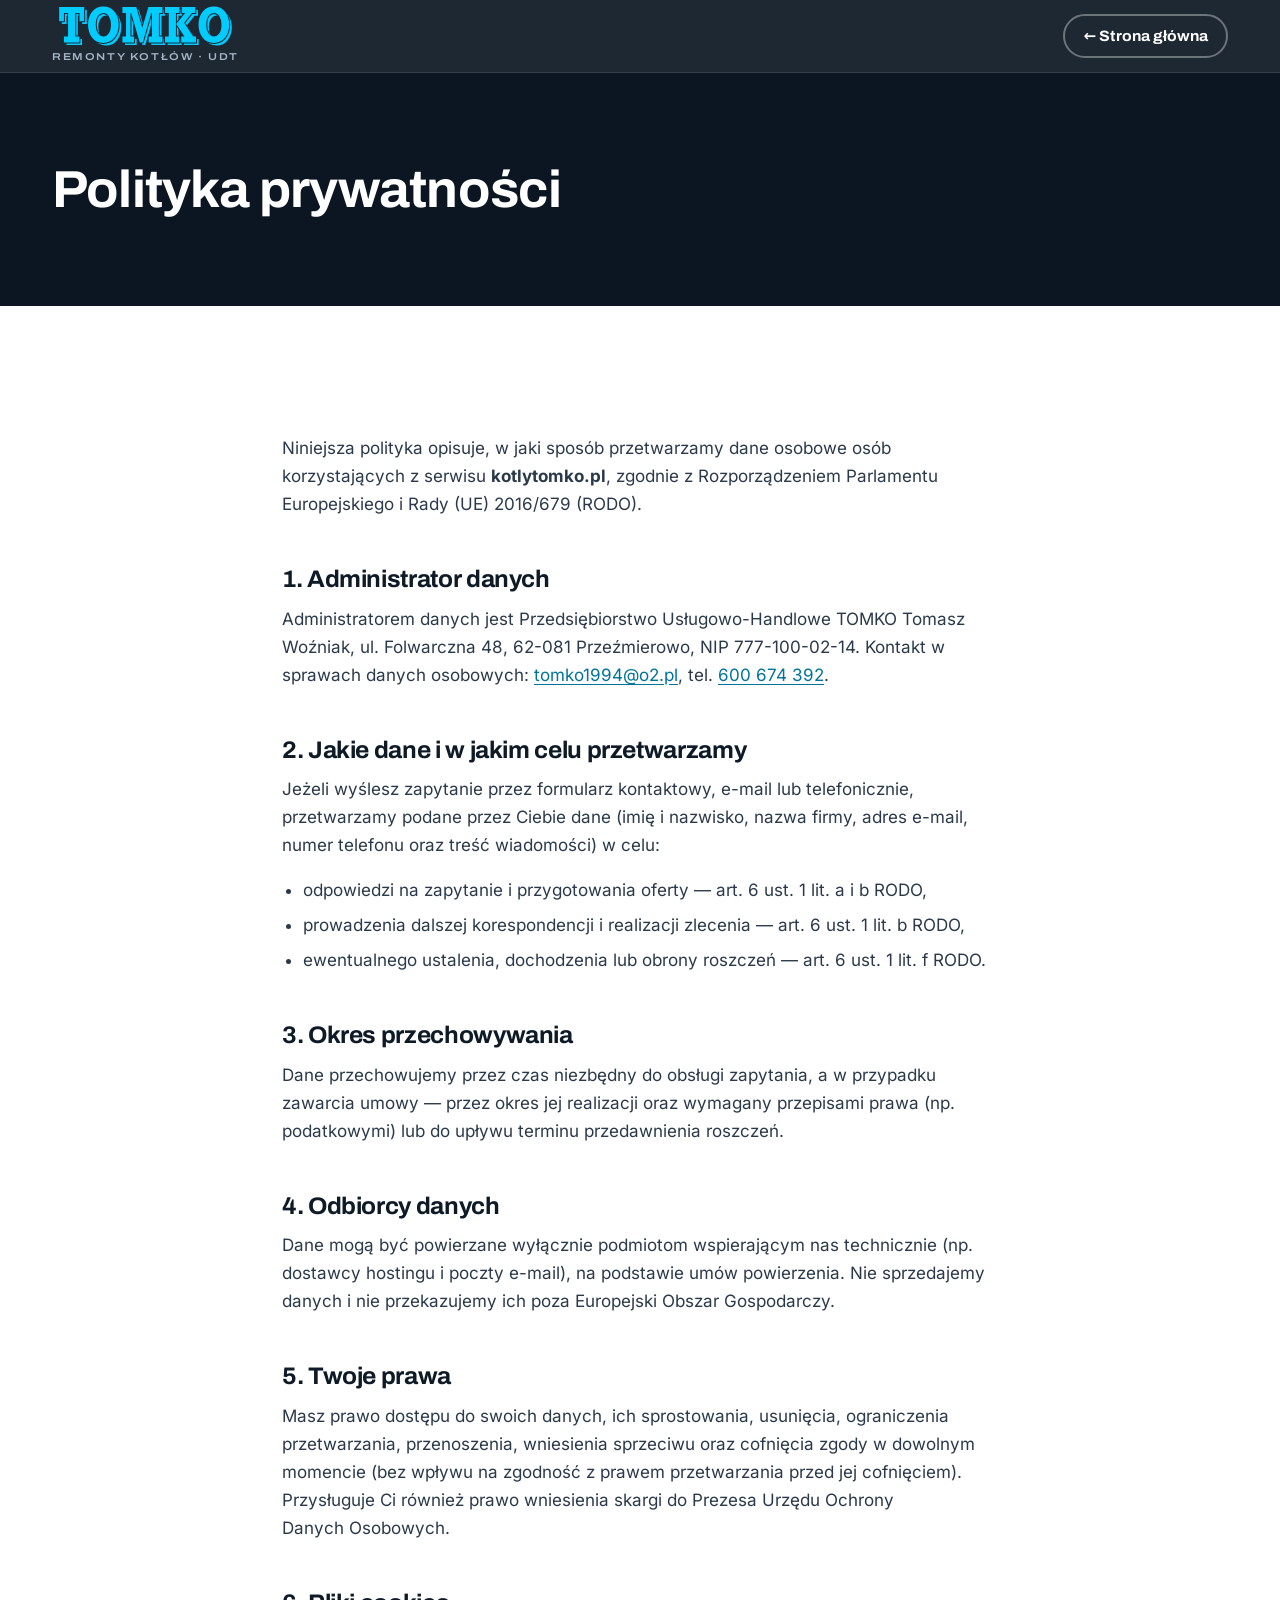
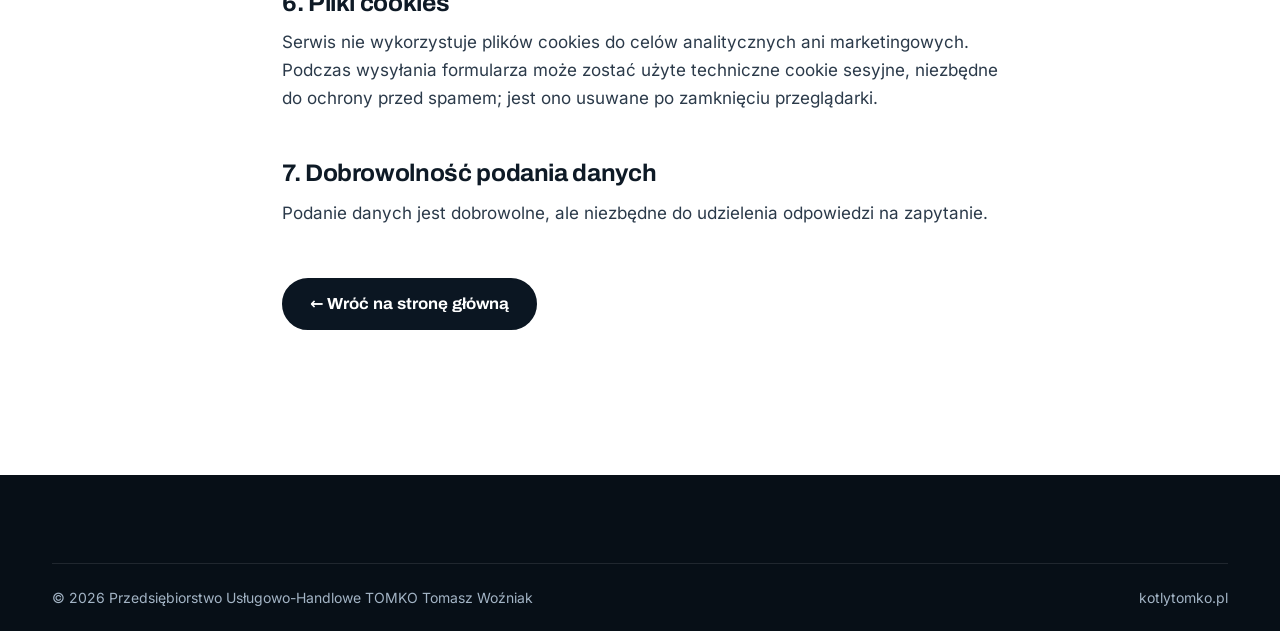
==== commit e26e3d1e: "Poprawki po uwagach klientki: dane kontaktowe, NIP, większy pasek z telefonami, kolejność sekcji, br" ====
--- a/polityka-prywatnosci.html
+++ b/polityka-prywatnosci.html
@@ -35,7 +35,7 @@
         <p>Niniejsza polityka opisuje, w jaki sposób przetwarzamy dane osobowe osób korzystających z serwisu <strong>kotlytomko.pl</strong>, zgodnie z Rozporządzeniem Parlamentu Europejskiego i Rady (UE) 2016/679 (RODO).</p>
 
         <h2>1. Administrator danych</h2>
-        <p>Administratorem danych jest Przedsiębiorstwo Usługowo-Handlowe TOMKO Tomasz Woźniak, ul. Folwarczna 48, 62-081 Przeźmierowo. Kontakt w sprawach danych osobowych: <a href="mailto:tomko@kotlytomko.pl">tomko@kotlytomko.pl</a>, tel. <a href="tel:+48602628145">602 628 145</a>.</p>
+        <p>Administratorem danych jest Przedsiębiorstwo Usługowo-Handlowe TOMKO Tomasz Woźniak, ul. Folwarczna 48, 62-081 Przeźmierowo, NIP 777-100-02-14. Kontakt w sprawach danych osobowych: <a href="mailto:tomko1994@o2.pl">tomko1994@o2.pl</a>, tel. <a href="tel:+48600674392">600 674 392</a>.</p>
 
         <h2>2. Jakie dane i w jakim celu przetwarzamy</h2>
         <p>Jeżeli wyślesz zapytanie przez formularz kontaktowy, e-mail lub telefonicznie, przetwarzamy podane przez Ciebie dane (imię i nazwisko, nazwa firmy, adres e-mail, numer telefonu oraz treść wiadomości) w celu:</p>
--- a/assets/css/style.css
+++ b/assets/css/style.css
@@ -176,15 +176,20 @@
 .btn--block { width: 100%; }
 
 /* ---------- Pasek górny ---------- */
-.topbar { background: var(--navy-950); color: var(--on-dark-muted); font-size: .875rem; }
-.topbar .container { display: flex; align-items: center; justify-content: space-between; gap: 24px; min-height: 40px; }
-.topbar a { color: var(--on-dark); text-decoration: none; display: inline-flex; align-items: center; gap: 8px; }
+.topbar { background: var(--navy-950); color: var(--on-dark-muted); font-size: .9375rem; border-bottom: 1px solid var(--line-dark); }
+.topbar .container { display: flex; align-items: center; justify-content: space-between; gap: 24px; min-height: 52px; }
+.topbar a { color: var(--on-dark); text-decoration: none; display: inline-flex; align-items: center; gap: 8px; white-space: nowrap; }
 .topbar a:hover { color: var(--brand); }
 .topbar__info, .topbar__contact { display: flex; align-items: center; gap: 24px; }
-.topbar__info span { display: inline-flex; align-items: center; gap: 8px; }
+.topbar__info span { display: inline-flex; align-items: center; gap: 8px; white-space: nowrap; }
+.topbar__contact { gap: 28px; }
 .topbar .icon { width: 16px; height: 16px; color: var(--brand); }
-.topbar__alert { color: var(--spark); font-weight: 600; }
+.topbar .topbar__phone { font-family: var(--font-head); font-stretch: 108%; font-size: 1.1875rem; font-weight: 700; color: #fff; letter-spacing: .01em; }
+.topbar__phone span { font-family: var(--font-body, inherit); font-stretch: 100%; font-size: .8125rem; font-weight: 600; text-transform: uppercase; letter-spacing: .08em; color: var(--on-dark-muted); }
+.topbar__phone .icon { width: 18px; height: 18px; }
+.topbar .topbar__alert, .topbar .topbar__alert span { color: var(--spark); }
 .topbar__alert .icon { color: var(--spark); }
+.topbar .topbar__phone:hover, .topbar .topbar__phone:hover span { color: var(--brand); }
 
 /* ---------- Header ---------- */
 .header {
@@ -324,6 +329,11 @@
 .card--highlight .card__icon { background: rgba(0,204,255,.14); color: var(--brand); }
 .card--alert .card__icon { background: #fff1e4; color: #c2560a; }
 .services__grid { grid-column: 1 / -1; display: grid; grid-template-columns: repeat(4, 1fr); gap: 20px; }
+.service-extra { grid-column: 1 / -1; display: grid; grid-template-columns: auto 1fr auto; align-items: center; gap: 24px; border-left: 4px solid var(--brand); }
+.service-extra .card__icon { margin: 0; }
+.service-extra h3 { margin-bottom: 6px; }
+.service-extra p { max-width: 760px; }
+.tag--soft { background: var(--brand-soft); color: var(--brand-ink); margin-bottom: 10px; }
 
 /* ---------- Urządzenia ---------- */
 .devices { display: grid; grid-template-columns: repeat(4, 1fr); gap: 20px; }
@@ -425,11 +435,10 @@
 .lightbox__next { right: 16px; top: 50%; transform: translateY(-50%); }
 
 /* ---------- Branże ---------- */
-.industries { display: grid; grid-template-columns: repeat(3, 1fr); gap: 20px; }
-.industry { display: flex; gap: 18px; align-items: flex-start; }
+.industries { list-style: none; padding: 0; margin: 0; display: grid; grid-template-columns: repeat(4, 1fr); gap: 20px; }
+.industry { display: flex; flex-direction: column; align-items: center; justify-content: flex-start; gap: 16px; text-align: center; padding: 28px 20px; }
 .industry .card__icon { margin: 0; }
-.industry h3 { font-size: 1.125rem; margin: 2px 0 6px; }
-.industries-note { margin-top: 28px; text-align: center; color: var(--muted); }
+.industry h3 { font-size: 1.0625rem; margin: 0; }
 
 /* ---------- O firmie ---------- */
 .about { display: grid; grid-template-columns: 1.05fr .95fr; gap: clamp(40px, 6vw, 88px); align-items: center; }
@@ -568,6 +577,10 @@
 /* =========================================================
    Responsywność
    ========================================================= */
+@media (max-width: 1600px) {
+  .topbar__info span + span { display: none; }
+}
+
 @media (max-width: 1180px) {
   .nav__list a { padding: 10px 10px; font-size: .9375rem; }
   .header .container { gap: 20px; }
@@ -579,12 +592,13 @@
   :root { --header-h: 68px; }
   .topbar__info { display: none; }
   .topbar .container { justify-content: center; }
+  .industries { grid-template-columns: repeat(2, 1fr); }
   /* backdrop-filter tworzy kontener dla position:fixed — panel menu musi liczyć się od okna */
   .header { background: var(--navy-900); -webkit-backdrop-filter: none; backdrop-filter: none; }
   .nav-toggle { display: inline-flex; }
   .header__cta { display: none; }
   .nav {
-    position: fixed; inset: var(--header-h) 0 0 0; z-index: 99;
+    position: fixed; inset: var(--nav-top, var(--header-h)) 0 0 0; z-index: 99;
     background: var(--navy-950); padding: 24px var(--gutter) 40px; overflow-y: auto;
     opacity: 0; visibility: hidden; transform: translateY(-8px);
     transition: opacity .25s, transform .25s var(--ease), visibility .25s;
@@ -615,14 +629,20 @@
   .step { display: grid; grid-template-columns: 56px 1fr; column-gap: 20px; padding-bottom: 28px; }
   .step__num { grid-row: span 2; margin: 0; }
   .step h3 { margin-top: 14px; }
-  .industries { grid-template-columns: repeat(2, 1fr); }
   .contact-card { position: static; }
   .footer__grid { grid-template-columns: 1fr 1fr; }
 }
 
 @media (max-width: 720px) {
   body { font-size: 1rem; padding-bottom: 76px; }
-  .topbar { display: none; }
+  .topbar .container { min-height: 44px; padding-block: 4px; }
+  .topbar__contact { gap: 18px; flex-wrap: wrap; justify-content: center; }
+  .topbar__mail { display: none !important; }
+  .topbar .topbar__phone { font-size: 1rem; }
+  .topbar__phone span { font-size: .6875rem; }
+  .topbar__phone .icon { display: none; }
+  .service-extra { grid-template-columns: 1fr; gap: 16px; }
+  .service-extra .btn { justify-self: start; }
   .logo img { height: 28px; }
   .hero { padding-top: 40px; }
   .hero__actions .btn { flex: 1 1 100%; }
@@ -644,7 +664,9 @@
   .gallery { columns: 2; column-gap: 10px; }
   .gallery__item { margin-bottom: 10px; border-radius: 10px; }
   .gallery__item figcaption { display: none; }
-  .industries { grid-template-columns: 1fr; }
+  .industries { gap: 12px; }
+  .industry { padding: 20px 12px; }
+  .industry h3 { font-size: .9375rem; }
   .timeline { grid-template-columns: 1fr; }
   .form__grid { grid-template-columns: 1fr; }
   .cta-band__actions .btn { flex: 1 1 100%; }
@@ -673,3 +695,9 @@
   .topbar, .header, .mobile-bar, .cta-band, .form, .lightbox { display: none !important; }
   .hero, .section--dark, .footer { background: #fff !important; color: #000 !important; }
 }
+
+/* ---------- Kontakt: osoby, NIP ---------- */
+.contact-people p { margin: 0 0 10px; }
+.contact-people p:last-child { margin: 0; }
+.contact-people small { display: block; }
+.nip { font-size: .875rem; color: var(--on-dark-muted); }
